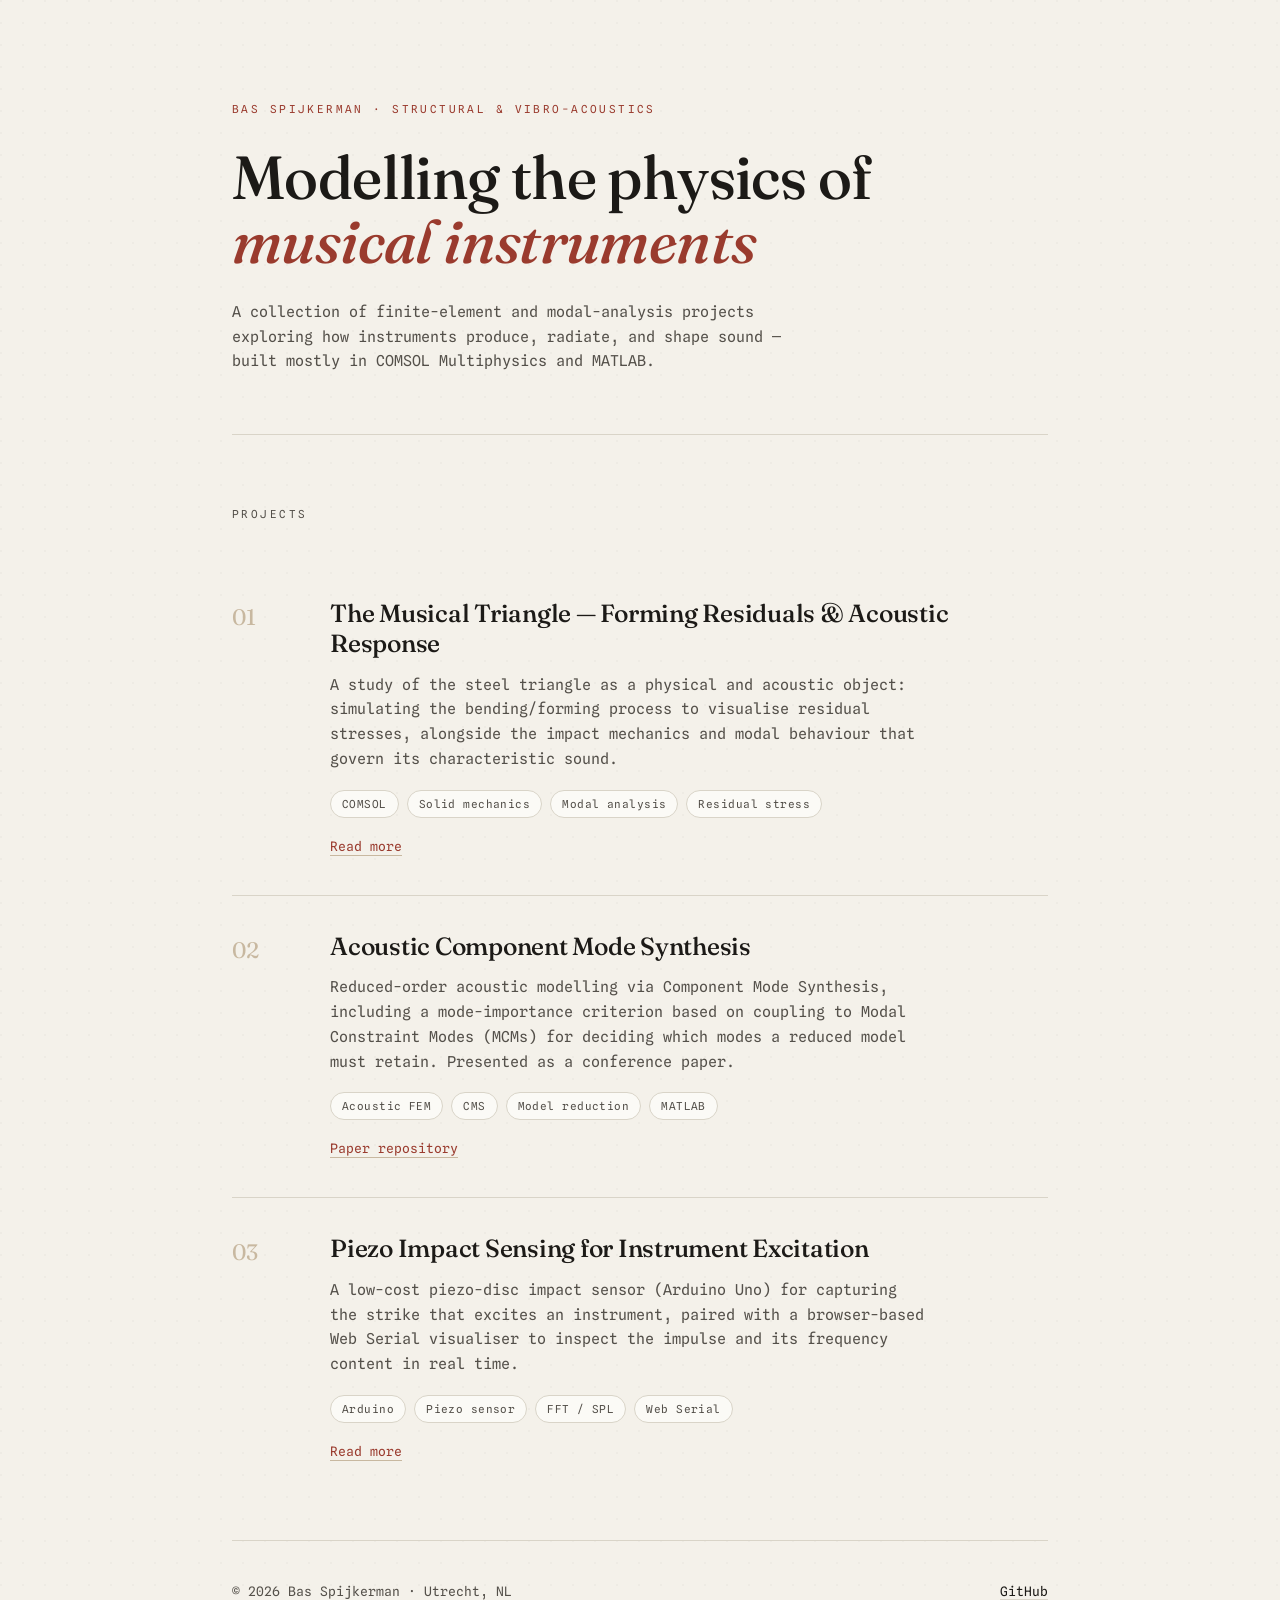
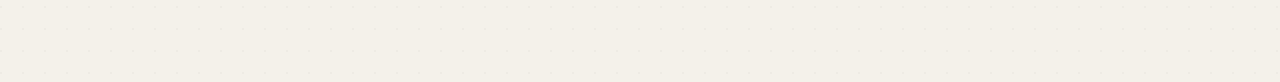
==== index.html @ 9b92a9ff "Add files via upload" ====
<!DOCTYPE html>
<html lang="en">
<head>
<meta charset="UTF-8">
<meta name="viewport" content="width=device-width, initial-scale=1.0">
<title>Bas Spijkerman — Modelling Musical Instruments</title>
<link rel="preconnect" href="https://fonts.googleapis.com">
<link rel="preconnect" href="https://fonts.gstatic.com" crossorigin>
<link href="https://fonts.googleapis.com/css2?family=Fraunces:opsz,wght@9..144,400;9..144,500;9..144,600&family=Spline+Sans+Mono:wght@400;500&display=swap" rel="stylesheet">
<style>
  :root {
    --bg: #f4f1ea;
    --bg-card: #fbfaf6;
    --ink: #1c1a17;
    --ink-soft: #54504a;
    --line: #d9d4c8;
    --accent: #9a3b2e;
    --accent-soft: #c8b8a0;
  }

  * { box-sizing: border-box; margin: 0; padding: 0; }

  body {
    background: var(--bg);
    color: var(--ink);
    font-family: 'Spline Sans Mono', monospace;
    font-size: 15px;
    line-height: 1.65;
    -webkit-font-smoothing: antialiased;
    background-image:
      radial-gradient(circle at 1px 1px, rgba(0,0,0,0.025) 1px, transparent 0);
    background-size: 22px 22px;
  }

  .wrap { max-width: 880px; margin: 0 auto; padding: 0 32px; }

  /* ---- Header ---- */
  header {
    padding: 100px 0 60px;
    border-bottom: 1px solid var(--line);
  }
  .eyebrow {
    text-transform: uppercase;
    letter-spacing: 0.22em;
    font-size: 11px;
    color: var(--accent);
    margin-bottom: 28px;
  }
  h1 {
    font-family: 'Fraunces', serif;
    font-weight: 500;
    font-size: clamp(2.4rem, 6vw, 3.8rem);
    line-height: 1.05;
    letter-spacing: -0.01em;
    margin-bottom: 26px;
  }
  h1 em { font-style: italic; color: var(--accent); }
  .intro {
    max-width: 560px;
    color: var(--ink-soft);
    font-size: 15px;
  }
  .intro a { color: var(--ink); text-decoration: underline; text-underline-offset: 3px; }

  /* ---- Projects ---- */
  main { padding: 70px 0 40px; }
  .section-label {
    text-transform: uppercase;
    letter-spacing: 0.22em;
    font-size: 11px;
    color: var(--ink-soft);
    margin-bottom: 40px;
  }

  .project {
    display: grid;
    grid-template-columns: 70px 1fr;
    gap: 28px;
    padding: 36px 0;
    border-top: 1px solid var(--line);
  }
  .project:first-of-type { border-top: none; }
  .project-num {
    font-family: 'Fraunces', serif;
    font-size: 1.4rem;
    color: var(--accent-soft);
    font-weight: 400;
  }
  .project h2 {
    font-family: 'Fraunces', serif;
    font-weight: 500;
    font-size: 1.55rem;
    line-height: 1.2;
    margin-bottom: 14px;
    letter-spacing: -0.01em;
  }
  .project p {
    color: var(--ink-soft);
    margin-bottom: 18px;
    max-width: 600px;
  }
  .tags { display: flex; flex-wrap: wrap; gap: 8px; margin-bottom: 16px; }
  .tag {
    font-size: 11px;
    letter-spacing: 0.04em;
    padding: 4px 11px;
    border: 1px solid var(--line);
    border-radius: 100px;
    background: var(--bg-card);
    color: var(--ink-soft);
  }
  .links a {
    color: var(--accent);
    text-decoration: none;
    border-bottom: 1px solid var(--accent-soft);
    padding-bottom: 1px;
    font-size: 13px;
    margin-right: 22px;
    transition: border-color 0.2s;
  }
  .links a:hover { border-color: var(--accent); }

  /* Optional figure slot — uncomment the <figure> in a project to use */
  figure {
    margin-top: 22px;
    border: 1px solid var(--line);
    background: var(--bg-card);
    overflow: hidden;
  }
  figure img { display: block; width: 100%; height: auto; }
  figcaption {
    font-size: 12px;
    color: var(--ink-soft);
    padding: 10px 14px;
    border-top: 1px solid var(--line);
  }

  /* ---- Footer ---- */
  footer {
    border-top: 1px solid var(--line);
    padding: 40px 0 80px;
    font-size: 13px;
    color: var(--ink-soft);
    display: flex;
    justify-content: space-between;
    flex-wrap: wrap;
    gap: 16px;
  }
  footer a { color: var(--ink); text-decoration: none; border-bottom: 1px solid var(--line); }

  @media (max-width: 600px) {
    .project { grid-template-columns: 1fr; gap: 10px; }
    .project-num { font-size: 1.1rem; }
    header { padding: 64px 0 44px; }
  }
</style>
</head>
<body>
  <div class="wrap">

    <header>
      <div class="eyebrow">Bas Spijkerman · Structural &amp; Vibro-Acoustics</div>
      <h1>Modelling the physics of <em>musical instruments</em></h1>
      <p class="intro">
        A collection of finite-element and modal-analysis projects exploring how
        instruments produce, radiate, and shape sound — built mostly in COMSOL
        Multiphysics and MATLAB. <!-- Edit this intro to taste. -->
      </p>
    </header>

    <main>
      <div class="section-label">Projects</div>

      <!-- ============ PROJECT 1 ============ -->
      <article class="project">
        <div class="project-num">01</div>
        <div>
          <h2>The Musical Triangle — Forming Residuals &amp; Acoustic Response</h2>
          <p>
            A study of the steel triangle as a physical and acoustic object: simulating
            the bending/forming process to visualise residual stresses, alongside the
            impact mechanics and modal behaviour that govern its characteristic sound.
          </p>
          <div class="tags">
            <span class="tag">COMSOL</span>
            <span class="tag">Solid mechanics</span>
            <span class="tag">Modal analysis</span>
            <span class="tag">Residual stress</span>
          </div>
          <div class="links">
            <a href="#">Read more</a>
            <!-- <a href="#">GitHub</a> -->
          </div>
          <!-- <figure><img src="img/triangle.png" alt="Triangle stress field"><figcaption>Residual stress field after forming.</figcaption></figure> -->
        </div>
      </article>

      <!-- ============ PROJECT 2 ============ -->
      <article class="project">
        <div class="project-num">02</div>
        <div>
          <h2>Acoustic Component Mode Synthesis</h2>
          <p>
            Reduced-order acoustic modelling via Component Mode Synthesis, including a
            mode-importance criterion based on coupling to Modal Constraint Modes (MCMs)
            for deciding which modes a reduced model must retain. Presented as a
            conference paper.
          </p>
          <div class="tags">
            <span class="tag">Acoustic FEM</span>
            <span class="tag">CMS</span>
            <span class="tag">Model reduction</span>
            <span class="tag">MATLAB</span>
          </div>
          <div class="links">
            <a href="https://github.com/BasSpijkerman/ISMA-conference-paper">Paper repository</a>
          </div>
        </div>
      </article>

      <!-- ============ PROJECT 3 ============ -->
      <article class="project">
        <div class="project-num">03</div>
        <div>
          <h2>Piezo Impact Sensing for Instrument Excitation</h2>
          <p>
            A low-cost piezo-disc impact sensor (Arduino Uno) for capturing the strike
            that excites an instrument, paired with a browser-based Web Serial visualiser
            to inspect the impulse and its frequency content in real time.
          </p>
          <div class="tags">
            <span class="tag">Arduino</span>
            <span class="tag">Piezo sensor</span>
            <span class="tag">FFT / SPL</span>
            <span class="tag">Web Serial</span>
          </div>
          <div class="links">
            <a href="#">Read more</a>
          </div>
        </div>
      </article>

      <!-- ============ TEMPLATE — copy this block for a new project ============ -->
      <!--
      <article class="project">
        <div class="project-num">04</div>
        <div>
          <h2>Project title here</h2>
          <p>One or two sentences describing what you did and what you found.</p>
          <div class="tags">
            <span class="tag">Tool</span>
            <span class="tag">Method</span>
          </div>
          <div class="links">
            <a href="#">Read more</a>
            <a href="#">GitHub</a>
          </div>
          <figure><img src="img/your-image.png" alt="description"><figcaption>Caption.</figcaption></figure>
        </div>
      </article>
      -->

    </main>

    <footer>
      <div>© <span id="year"></span> Bas Spijkerman · Utrecht, NL</div>
      <div>
        <a href="https://github.com/BasSpijkerman">GitHub</a>
        <!-- &nbsp;·&nbsp; <a href="mailto:you@example.com">Email</a> -->
      </div>
    </footer>

  </div>
  <script>document.getElementById('year').textContent = new Date().getFullYear();</script>
</body>
</html>
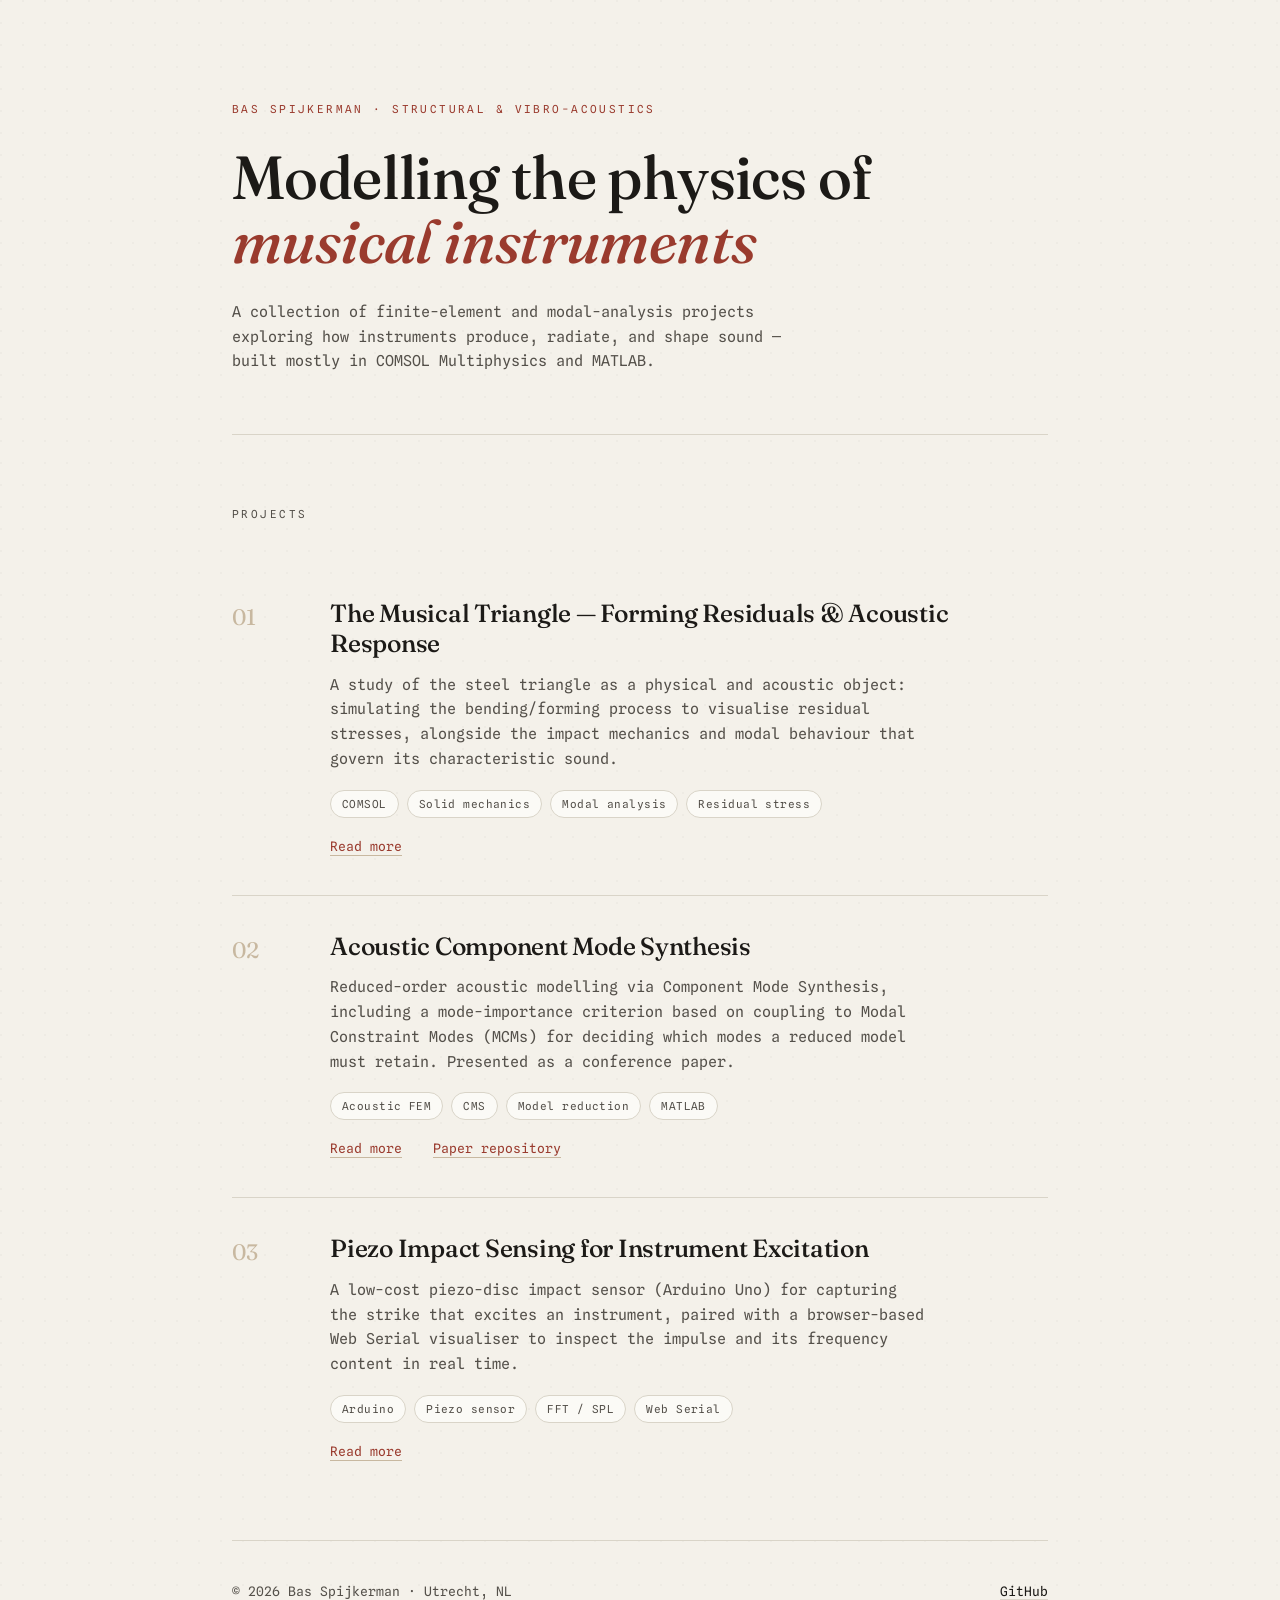
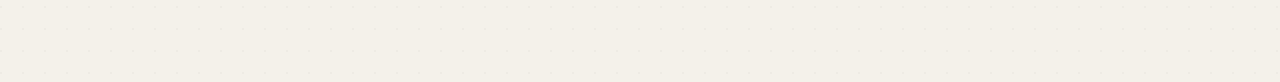
==== commit d9fecceb: "Add files via upload" ====
--- a/index.html
+++ b/index.html
@@ -7,153 +7,7 @@
 <link rel="preconnect" href="https://fonts.googleapis.com">
 <link rel="preconnect" href="https://fonts.gstatic.com" crossorigin>
 <link href="https://fonts.googleapis.com/css2?family=Fraunces:opsz,wght@9..144,400;9..144,500;9..144,600&family=Spline+Sans+Mono:wght@400;500&display=swap" rel="stylesheet">
-<style>
-  :root {
-    --bg: #f4f1ea;
-    --bg-card: #fbfaf6;
-    --ink: #1c1a17;
-    --ink-soft: #54504a;
-    --line: #d9d4c8;
-    --accent: #9a3b2e;
-    --accent-soft: #c8b8a0;
-  }
-
-  * { box-sizing: border-box; margin: 0; padding: 0; }
-
-  body {
-    background: var(--bg);
-    color: var(--ink);
-    font-family: 'Spline Sans Mono', monospace;
-    font-size: 15px;
-    line-height: 1.65;
-    -webkit-font-smoothing: antialiased;
-    background-image:
-      radial-gradient(circle at 1px 1px, rgba(0,0,0,0.025) 1px, transparent 0);
-    background-size: 22px 22px;
-  }
-
-  .wrap { max-width: 880px; margin: 0 auto; padding: 0 32px; }
-
-  /* ---- Header ---- */
-  header {
-    padding: 100px 0 60px;
-    border-bottom: 1px solid var(--line);
-  }
-  .eyebrow {
-    text-transform: uppercase;
-    letter-spacing: 0.22em;
-    font-size: 11px;
-    color: var(--accent);
-    margin-bottom: 28px;
-  }
-  h1 {
-    font-family: 'Fraunces', serif;
-    font-weight: 500;
-    font-size: clamp(2.4rem, 6vw, 3.8rem);
-    line-height: 1.05;
-    letter-spacing: -0.01em;
-    margin-bottom: 26px;
-  }
-  h1 em { font-style: italic; color: var(--accent); }
-  .intro {
-    max-width: 560px;
-    color: var(--ink-soft);
-    font-size: 15px;
-  }
-  .intro a { color: var(--ink); text-decoration: underline; text-underline-offset: 3px; }
-
-  /* ---- Projects ---- */
-  main { padding: 70px 0 40px; }
-  .section-label {
-    text-transform: uppercase;
-    letter-spacing: 0.22em;
-    font-size: 11px;
-    color: var(--ink-soft);
-    margin-bottom: 40px;
-  }
-
-  .project {
-    display: grid;
-    grid-template-columns: 70px 1fr;
-    gap: 28px;
-    padding: 36px 0;
-    border-top: 1px solid var(--line);
-  }
-  .project:first-of-type { border-top: none; }
-  .project-num {
-    font-family: 'Fraunces', serif;
-    font-size: 1.4rem;
-    color: var(--accent-soft);
-    font-weight: 400;
-  }
-  .project h2 {
-    font-family: 'Fraunces', serif;
-    font-weight: 500;
-    font-size: 1.55rem;
-    line-height: 1.2;
-    margin-bottom: 14px;
-    letter-spacing: -0.01em;
-  }
-  .project p {
-    color: var(--ink-soft);
-    margin-bottom: 18px;
-    max-width: 600px;
-  }
-  .tags { display: flex; flex-wrap: wrap; gap: 8px; margin-bottom: 16px; }
-  .tag {
-    font-size: 11px;
-    letter-spacing: 0.04em;
-    padding: 4px 11px;
-    border: 1px solid var(--line);
-    border-radius: 100px;
-    background: var(--bg-card);
-    color: var(--ink-soft);
-  }
-  .links a {
-    color: var(--accent);
-    text-decoration: none;
-    border-bottom: 1px solid var(--accent-soft);
-    padding-bottom: 1px;
-    font-size: 13px;
-    margin-right: 22px;
-    transition: border-color 0.2s;
-  }
-  .links a:hover { border-color: var(--accent); }
-
-  /* Optional figure slot — uncomment the <figure> in a project to use */
-  figure {
-    margin-top: 22px;
-    border: 1px solid var(--line);
-    background: var(--bg-card);
-    overflow: hidden;
-  }
-  figure img { display: block; width: 100%; height: auto; }
-  figcaption {
-    font-size: 12px;
-    color: var(--ink-soft);
-    padding: 10px 14px;
-    border-top: 1px solid var(--line);
-  }
-
-  /* ---- Footer ---- */
-  footer {
-    border-top: 1px solid var(--line);
-    padding: 40px 0 80px;
-    font-size: 13px;
-    color: var(--ink-soft);
-    display: flex;
-    justify-content: space-between;
-    flex-wrap: wrap;
-    gap: 16px;
-  }
-  footer a { color: var(--ink); text-decoration: none; border-bottom: 1px solid var(--line); }
-
-  @media (max-width: 600px) {
-    .project { grid-template-columns: 1fr; gap: 10px; }
-    .project-num { font-size: 1.1rem; }
-    header { padding: 64px 0 44px; }
-  }
-</style>
+<link rel="stylesheet" href="style.css">
 </head>
 <body>
   <div class="wrap">
@@ -188,10 +42,8 @@
             <span class="tag">Residual stress</span>
           </div>
           <div class="links">
-            <a href="#">Read more</a>
-            <!-- <a href="#">GitHub</a> -->
+            <a href="projects/triangle.html">Read more</a>
           </div>
-          <!-- <figure><img src="img/triangle.png" alt="Triangle stress field"><figcaption>Residual stress field after forming.</figcaption></figure> -->
         </div>
       </article>
 
@@ -213,6 +65,7 @@
             <span class="tag">MATLAB</span>
           </div>
           <div class="links">
+            <a href="projects/acoustic-cms.html">Read more</a>
             <a href="https://github.com/BasSpijkerman/ISMA-conference-paper">Paper repository</a>
           </div>
         </div>
@@ -235,7 +88,7 @@
             <span class="tag">Web Serial</span>
           </div>
           <div class="links">
-            <a href="#">Read more</a>
+            <a href="projects/piezo-sensor.html">Read more</a>
           </div>
         </div>
       </article>
@@ -252,10 +105,9 @@
             <span class="tag">Method</span>
           </div>
           <div class="links">
-            <a href="#">Read more</a>
+            <a href="projects/your-project.html">Read more</a>
             <a href="#">GitHub</a>
           </div>
-          <figure><img src="img/your-image.png" alt="description"><figcaption>Caption.</figcaption></figure>
         </div>
       </article>
       -->
--- a/style.css
+++ b/style.css
@@ -0,0 +1,203 @@
+/* =====================================================
+   Shared styles — Bas Spijkerman portfolio
+   Used by index.html and every page in /projects/
+   Detail pages live one level down, so they load this
+   with href="../style.css"
+   ===================================================== */
+
+:root {
+  --bg: #f4f1ea;
+  --bg-card: #fbfaf6;
+  --ink: #1c1a17;
+  --ink-soft: #54504a;
+  --line: #d9d4c8;
+  --accent: #9a3b2e;
+  --accent-soft: #c8b8a0;
+}
+
+* { box-sizing: border-box; margin: 0; padding: 0; }
+
+body {
+  background: var(--bg);
+  color: var(--ink);
+  font-family: 'Spline Sans Mono', monospace;
+  font-size: 15px;
+  line-height: 1.65;
+  -webkit-font-smoothing: antialiased;
+  background-image:
+    radial-gradient(circle at 1px 1px, rgba(0,0,0,0.025) 1px, transparent 0);
+  background-size: 22px 22px;
+}
+
+.wrap { max-width: 880px; margin: 0 auto; padding: 0 32px; }
+
+/* ---- Header ---- */
+header {
+  padding: 100px 0 60px;
+  border-bottom: 1px solid var(--line);
+}
+.eyebrow {
+  text-transform: uppercase;
+  letter-spacing: 0.22em;
+  font-size: 11px;
+  color: var(--accent);
+  margin-bottom: 28px;
+}
+h1 {
+  font-family: 'Fraunces', serif;
+  font-weight: 500;
+  font-size: clamp(2.4rem, 6vw, 3.8rem);
+  line-height: 1.05;
+  letter-spacing: -0.01em;
+  margin-bottom: 26px;
+}
+h1 em { font-style: italic; color: var(--accent); }
+.intro {
+  max-width: 560px;
+  color: var(--ink-soft);
+  font-size: 15px;
+}
+.intro a { color: var(--ink); text-decoration: underline; text-underline-offset: 3px; }
+
+/* ---- Projects list (index) ---- */
+main { padding: 70px 0 40px; }
+.section-label {
+  text-transform: uppercase;
+  letter-spacing: 0.22em;
+  font-size: 11px;
+  color: var(--ink-soft);
+  margin-bottom: 40px;
+}
+
+.project {
+  display: grid;
+  grid-template-columns: 70px 1fr;
+  gap: 28px;
+  padding: 36px 0;
+  border-top: 1px solid var(--line);
+}
+.project:first-of-type { border-top: none; }
+.project-num {
+  font-family: 'Fraunces', serif;
+  font-size: 1.4rem;
+  color: var(--accent-soft);
+  font-weight: 400;
+}
+.project h2 {
+  font-family: 'Fraunces', serif;
+  font-weight: 500;
+  font-size: 1.55rem;
+  line-height: 1.2;
+  margin-bottom: 14px;
+  letter-spacing: -0.01em;
+}
+.project p {
+  color: var(--ink-soft);
+  margin-bottom: 18px;
+  max-width: 600px;
+}
+.tags { display: flex; flex-wrap: wrap; gap: 8px; margin-bottom: 16px; }
+.tag {
+  font-size: 11px;
+  letter-spacing: 0.04em;
+  padding: 4px 11px;
+  border: 1px solid var(--line);
+  border-radius: 100px;
+  background: var(--bg-card);
+  color: var(--ink-soft);
+}
+.links a {
+  color: var(--accent);
+  text-decoration: none;
+  border-bottom: 1px solid var(--accent-soft);
+  padding-bottom: 1px;
+  font-size: 13px;
+  margin-right: 22px;
+  transition: border-color 0.2s;
+}
+.links a:hover { border-color: var(--accent); }
+
+/* ---- Figures (shared) ---- */
+figure {
+  margin-top: 22px;
+  border: 1px solid var(--line);
+  background: var(--bg-card);
+  overflow: hidden;
+}
+figure img { display: block; width: 100%; height: auto; }
+figcaption {
+  font-size: 12px;
+  color: var(--ink-soft);
+  padding: 10px 14px;
+  border-top: 1px solid var(--line);
+}
+
+/* ---- Footer ---- */
+footer {
+  border-top: 1px solid var(--line);
+  padding: 40px 0 80px;
+  font-size: 13px;
+  color: var(--ink-soft);
+  display: flex;
+  justify-content: space-between;
+  flex-wrap: wrap;
+  gap: 16px;
+}
+footer a { color: var(--ink); text-decoration: none; border-bottom: 1px solid var(--line); }
+
+/* =====================================================
+   Detail-page (report) styles
+   ===================================================== */
+
+.back {
+  display: inline-block;
+  margin-bottom: 40px;
+  font-size: 13px;
+  color: var(--accent);
+  text-decoration: none;
+  letter-spacing: 0.04em;
+}
+.back:hover { text-decoration: underline; text-underline-offset: 3px; }
+
+.report-header {
+  padding: 64px 0 40px;
+  border-bottom: 1px solid var(--line);
+}
+.report-header h1 {
+  font-size: clamp(2rem, 5vw, 3rem);
+  margin-bottom: 22px;
+}
+.report-meta {
+  font-size: 12px;
+  color: var(--ink-soft);
+  letter-spacing: 0.04em;
+}
+
+article.report { padding: 56px 0 40px; max-width: 720px; }
+
+article.report h2 {
+  font-family: 'Fraunces', serif;
+  font-weight: 500;
+  font-size: 1.5rem;
+  margin: 48px 0 18px;
+  letter-spacing: -0.01em;
+}
+article.report h3 {
+  font-family: 'Fraunces', serif;
+  font-weight: 500;
+  font-size: 1.15rem;
+  margin: 34px 0 14px;
+}
+article.report p { margin-bottom: 18px; color: var(--ink); }
+article.report ul, article.report ol { margin: 0 0 18px 22px; }
+article.report li { margin-bottom: 8px; }
+article.report a { color: var(--accent); }
+
+/* MathJax display equations get a little breathing room */
+article.report mjx-container[display="true"] { margin: 24px 0; }
+
+@media (max-width: 600px) {
+  .project { grid-template-columns: 1fr; gap: 10px; }
+  .project-num { font-size: 1.1rem; }
+  header { padding: 64px 0 44px; }
+}
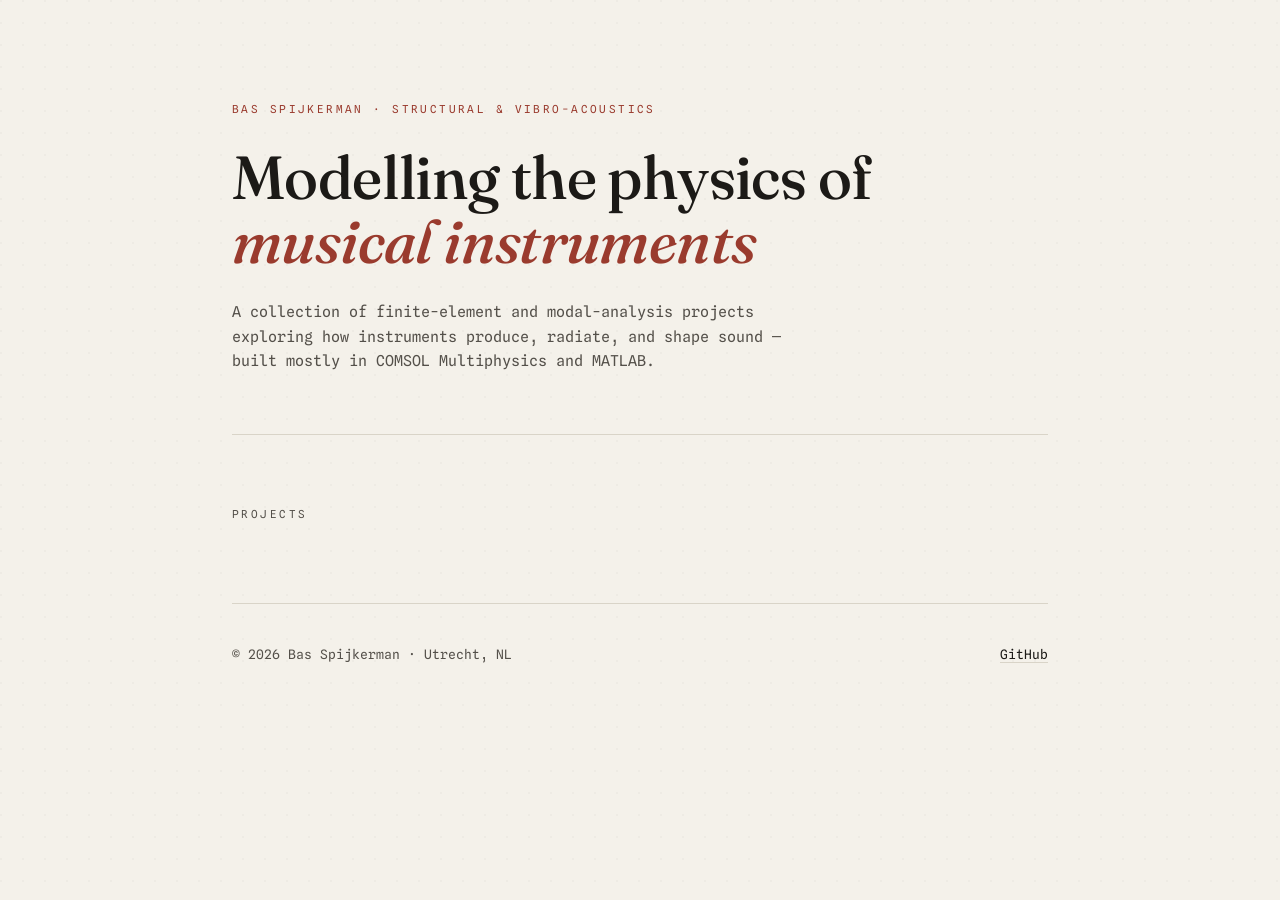
==== commit d96db9ca: "Hide all projects from the index list (data-visible="false") Detail pages and the template default r" ====
--- a/index.html
+++ b/index.html
@@ -25,8 +25,15 @@
     <main>
       <div class="section-label">Projects</div>
 
+      <!--
+        SHOW / HIDE A PROJECT:
+        Each project below has  data-visible="true".
+        Change it to  data-visible="false"  to hide that project from this list
+        (the page itself stays in /projects/, so you can switch it back on later).
+      -->
+
       <!-- ============ PROJECT 1 ============ -->
-      <article class="project">
+      <article class="project" data-visible="false">
         <div class="project-num">01</div>
         <div>
           <h2>The Musical Triangle — Forming Residuals &amp; Acoustic Response</h2>
@@ -48,7 +55,7 @@
       </article>
 
       <!-- ============ PROJECT 2 ============ -->
-      <article class="project">
+      <article class="project" data-visible="false">
         <div class="project-num">02</div>
         <div>
           <h2>Acoustic Component Mode Synthesis</h2>
@@ -72,7 +79,7 @@
       </article>
 
       <!-- ============ PROJECT 3 ============ -->
-      <article class="project">
+      <article class="project" data-visible="false">
         <div class="project-num">03</div>
         <div>
           <h2>Piezo Impact Sensing for Instrument Excitation</h2>
@@ -95,7 +102,7 @@
 
       <!-- ============ TEMPLATE — copy this block for a new project ============ -->
       <!--
-      <article class="project">
+      <article class="project" data-visible="true">
         <div class="project-num">04</div>
         <div>
           <h2>Project title here</h2>
@@ -123,6 +130,20 @@
     </footer>
 
   </div>
-  <script>document.getElementById('year').textContent = new Date().getFullYear();</script>
+  <script>
+    document.getElementById('year').textContent = new Date().getFullYear();
+
+    // Hide any project marked data-visible="false", then renumber the rest 01, 02, 03…
+    let n = 0;
+    document.querySelectorAll('.project').forEach(function (el) {
+      if (el.getAttribute('data-visible') === 'false') {
+        el.remove();
+        return;
+      }
+      n += 1;
+      const num = el.querySelector('.project-num');
+      if (num) num.textContent = String(n).padStart(2, '0');
+    });
+  </script>
 </body>
 </html>
